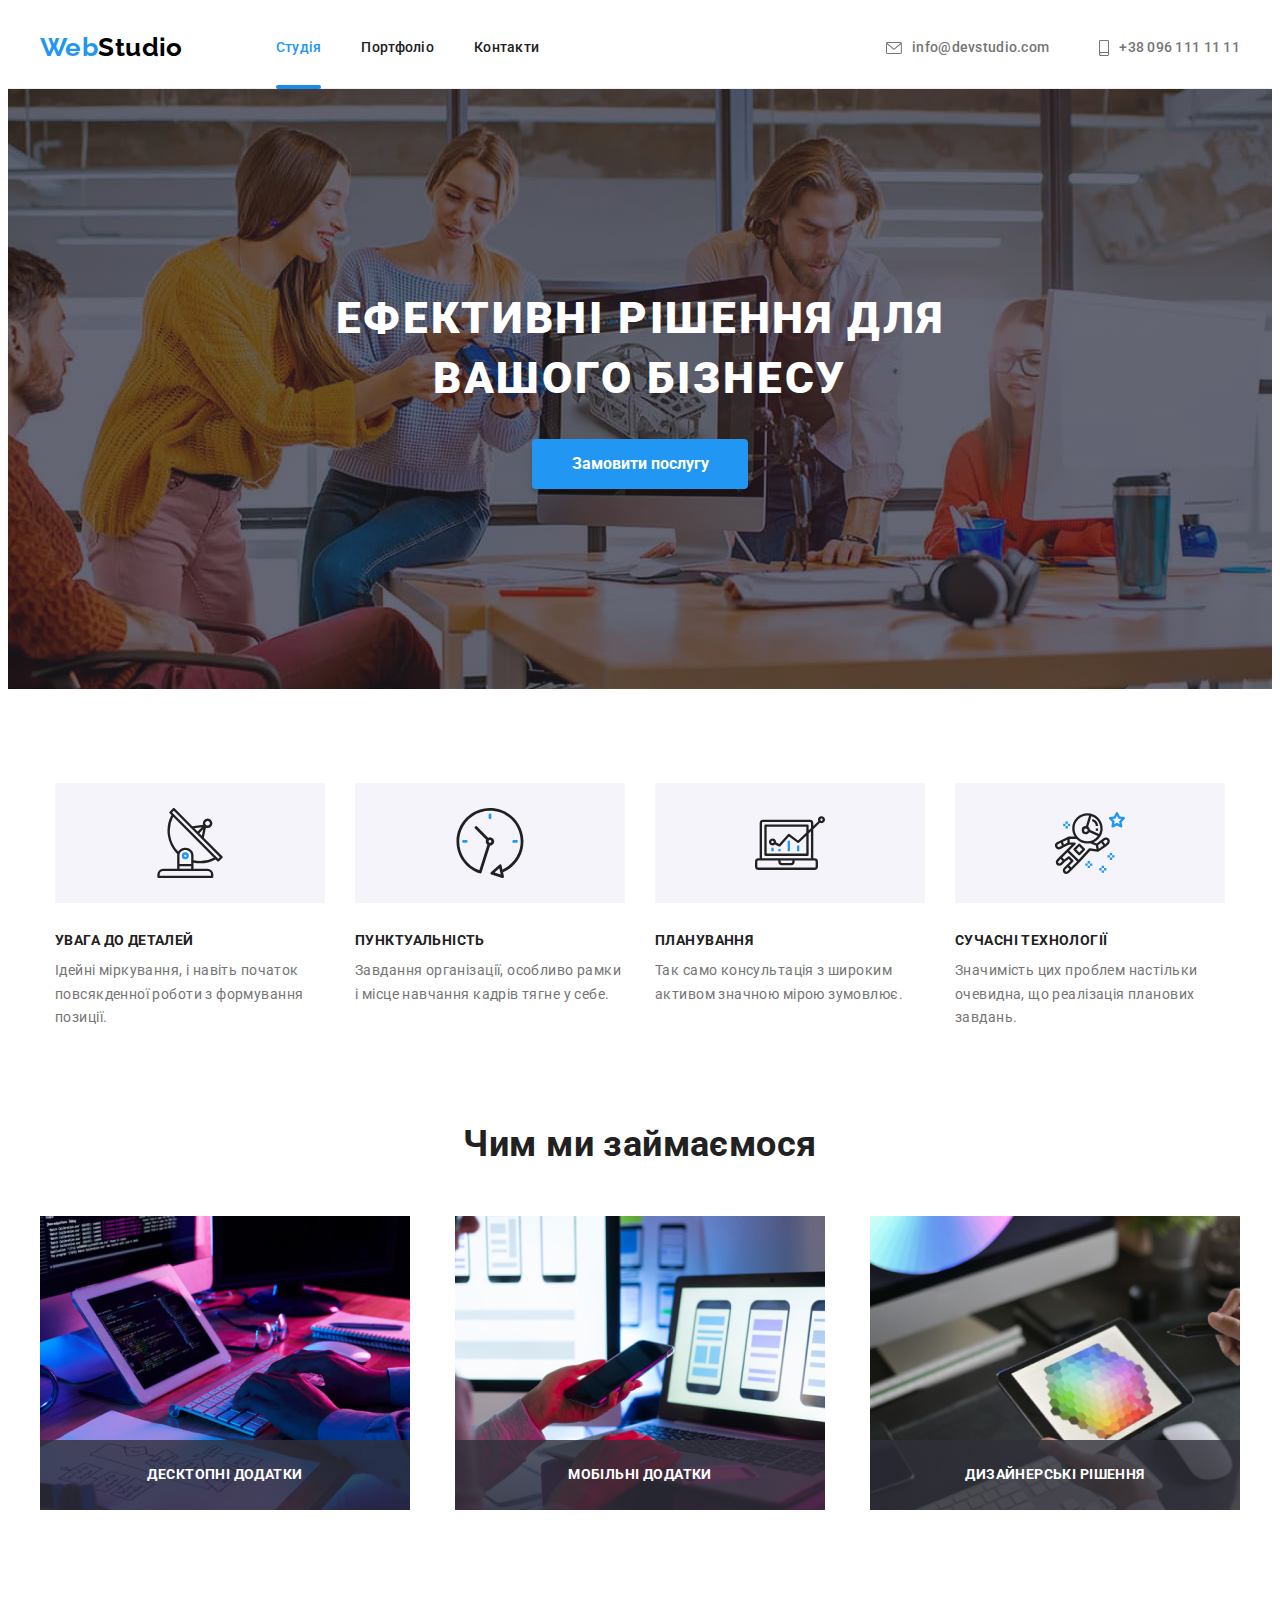
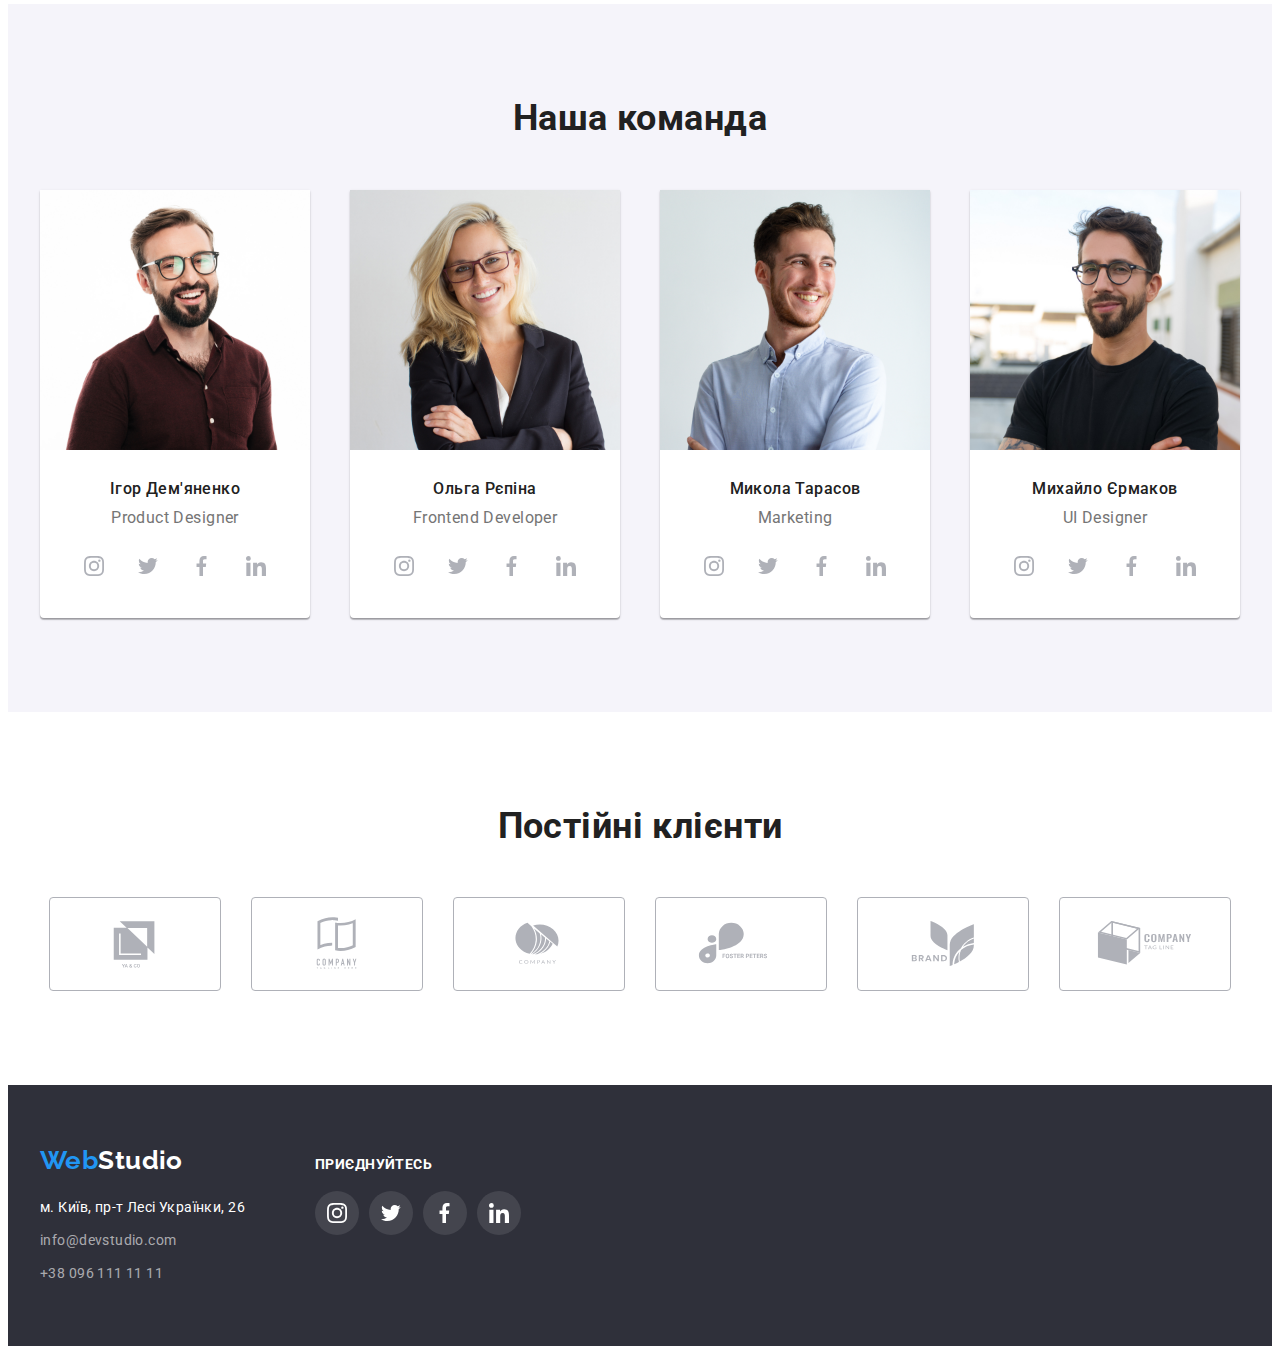
==== index.html @ 6ee5680d "Add files via upload" ====
<!DOCTYPE html>
<html lang="uk">

<head>
	<meta charset="UTF-8">
	<meta http-equiv="X-UA-Compatible" content="IE=edge">
	<meta name="viewport" content="width=device-width, initial-scale=1.0">
	<title>Студія</title>
	<link rel="preconnect" href="https://fonts.googleapis.com">
	<link rel="preconnect" href="https://fonts.gstatic.com" crossorigin>
	<link
		href="https://fonts.googleapis.com/css2?family=Raleway:wght@700&family=Roboto:wght@400;500;700;900&display=swap"
		rel="stylesheet">
	<link rel="stylesheet" href="https://cdnjs.cloudflare.com/ajax/libs/modern-normalize/1.1.0/modern-normalize.min.css"
		integrity="sha512-wpPYUAdjBVSE4KJnH1VR1HeZfpl1ub8YT/NKx4PuQ5NmX2tKuGu6U/JRp5y+Y8XG2tV+wKQpNHVUX03MfMFn9Q=="
		crossorigin="anonymous" referrerpolicy="no-referrer" />
	<link rel="stylesheet" href="./css/styles.css">
</head>

<body>
	<header class="header">
		<div class="container nav-container">
			<nav class="main-nav">
				<a class="logo" href="./index.html"><span class="text-logo">Web</span>Studio</a>
				<ul class="social-links">
					<li class="side-nav-item"><a href="./index.html" class="link current current-activ active">Студія</a></li>
					<li class="side-nav-item"><a href="./portfolio.html" class="link current-activ active">Портфоліо</a></li>
					<li class="side-nav-item"><a href="#" class="link active current-activ">Контакти</a></li>
				</ul>
			</nav>
			<ul class="contacts">
				<li class="side-nav-contact">
					<a href="mailto:info@devstudio.com" class="contact active" aria-labeledby="пошта"><svg class="icon-svg"
							width="16" height="12">
							<use href="./images/icons.svg#envelope"></use>
						</svg>info@devstudio.com</a>
				</li>
				<li class="side-nav-contact">
					<a href="tel:+380961111111" class="contact active" aria-labeledby="телефон"><svg class="icon-svg"
							width="10" height="16">
							<use href="./images/icons.svg#smartphone"></use>
						</svg>+38 096 111 11 11</a>
				</li>
			</ul>
		</div>
	</header>
	<main class="main">
		<section class="section hero">
			<div class="container-fluid">
				<div class="container">
					<div class="container-content">
						<h1 class="title-text">
							Ефективні рішення для вашого бізнесу
						</h1>
						<button type="button" class="button active main-btn" data-modal-open>Замовити послугу</button>
					</div>
				</div>
			</div>
		</section>
		<section class="section features">
			<div class="container">
				<h2 class="visually-hidden">Наші послуги</h2>
				<ul class="features-list">
					<li class="list">
						<div class="style-icons"><svg class="service-icons" width="70" height="70">
								<use href="./images/icons.svg#antenna"></use>
							</svg></div>
						<h3 class="features-title">УВАГА ДО ДЕТАЛЕЙ</h3>
						<p class="features-subtitle">Ідейні міркування, і навіть початок повсякденної роботи з формування
							позиції.</p>
					</li>
					<li class="list">
						<div class="style-icons"><svg class="service-icons" width="70" height="70">
								<use href="./images/icons.svg#clock"></use>
							</svg></div>
						<h3 class="features-title">ПУНКТУАЛЬНІСТЬ</h3>
						<p class="features-subtitle">Завдання організації, особливо рамки і місце навчання кадрів тягне у
							себе.
						</p>
					</li>
					<li class="list">
						<div class="style-icons"><svg class="service-icons" width="70" height="70">
								<use href="./images/icons.svg#diagram"></use>
							</svg></div>
						<h3 class="features-title">ПЛАНУВАННЯ</h3>
						<p class="features-subtitle">Так само консультація з широким активом значною мірою зумовлює.</p>
					</li>
					<li class="list">
						<div class="style-icons"><svg class="service-icons" width="70" height="70">
								<use href="./images/icons.svg#astronaut"></use>
							</svg></div>
						<h3 class="features-title">СУЧАСНІ ТЕХНОЛОГІЇ</h3>
						<p class="features-subtitle">Значимість цих проблем настільки очевидна, що реалізація планових
							завдань.
						</p>
					</li>
				</ul>
			</div>
		</section>
		<section class="section work-list">
			<div class="container">
				<h2 class="work-title title-head">Чим ми займаємося</h2>
				<ul class="work-list-colum">
					<li class="list">
						<div class="label"><img class="img-list" width="370" src="images/employment/box1.jpg"
								alt="працюючи за столом в офісі">
							<p class="labee-text">Десктопні додатки</p>
						</div>
					</li>
					<li class="list">
						<div class="label"><img class="img-list" width="370" src="images/employment/box2.jpg"
								alt="робочий інтерфейс мобільних телефонів">

							<p class="labee-text">Мобільні додатки</p>
						</div>
					</li>
					<li class="list">
						<div class="label"><img class="img-list" width="370" src="images/employment/box3.jpg"
								alt="робочий графічний планшет вибору кольору">
							<p class="labee-text">Дизайнерські рішення</p>
						</div>
					</li>
				</ul>
			</div>
		</section>
		<section class="section team-list">
			<div class="container">
				<h2 class="team-title title-head">Наша команда</h2>
				<ul class="team-card">
					<li class="team-card-list">
						<img class="img-list" width="270" src="images/team-card/card1.jpg" alt="Ігор Дем'яненко">
						<div class="card-content">
							<h3 class="team-subtitle">Ігор Дем'яненко</h3>
							<p class="team-card-indent">Product Designer</p>
							<ul class="social list">
								<li class="social-item"><a class="socials-link" href="#" target="_blank"
										rel="nofollow noopener noreferrer" aria-label="інстаграм"><svg class="social-icons"
											width="20" height="20">
											<use href="./images/icons.svg#instagram"></use>
										</svg></a></li>
								<li class="social-item"><a class="socials-link" href="#" target="_blank"
										rel="nofollow noopener noreferrer" aria-label="твітер"><svg class="social-icons"
											width="20" height="20">
											<use href="./images/icons.svg#twitter"></use>
										</svg></a></li>
								<li class="social-item"><a class="socials-link" href="#" target="_blank"
										rel="nofollow noopener noreferrer" aria-label="фейсбук"><svg class="social-icons"
											width="20" height="20">
											<use href="./images/icons.svg#facebook"></use>
										</svg></a></li>
								<li class="social-item"><a class="socials-link" href="#" target="_blank"
										rel="nofollow noopener noreferrer" aria-label="линкедин"><svg class="social-icons"
											width="20" height="20">
											<use href="./images/icons.svg#linkedin"></use>
										</svg></a></li>
							</ul>
						</div>

					</li>
					<li class="team-card-list">
						<img class="img-list" width="270" src="images/team-card/card2.jpg" alt="Ольга Рєпіна">
						<div class="card-content">
							<h3 class="team-subtitle">Ольга Рєпіна</h3>
							<p class="team-card-indent">Frontend Developer</p>
							<ul class="social list">
								<li class="social-item"><a class="socials-link" href="#" target="_blank"
										rel="nofollow noopener noreferrer" aria-label="інстаграм"><svg class="social-icons"
											width="20" height="20">
											<use href="./images/icons.svg#instagram"></use>
										</svg></a></li>
								<li class="social-item"><a class="socials-link" href="#" target="_blank"
										rel="nofollow noopener noreferrer" aria-label="твітер"><svg class="social-icons"
											width="20" height="20">
											<use href="./images/icons.svg#twitter"></use>
										</svg></a></li>
								<li class="social-item"><a class="socials-link" href="#" target="_blank"
										rel="nofollow noopener noreferrer" aria-label="фейсбук"><svg class="social-icons"
											width="20" height="20">
											<use href="./images/icons.svg#facebook"></use>
										</svg></a></li>
								<li class="social-item"><a class="socials-link" href="#" target="_blank"
										rel="nofollow noopener noreferrer" aria-label="линкедин"><svg class="social-icons"
											width="20" height="20">
											<use href="./images/icons.svg#linkedin"></use>
										</svg></a></li>
							</ul>
						</div>

					</li>
					<li class="team-card-list">
						<img class="img-list" width="270" src="images/team-card/card3.jpg" alt="Микола Тарасов">
						<div class="card-content">
							<h3 class="team-subtitle">Микола Тарасов</h3>
							<p class="team-card-indent">Marketing</p>
							<ul class="social list">
								<li class="social-item"><a class="socials-link" href="#" target="_blank"
										rel="nofollow noopener noreferrer" aria-label="інстаграм"><svg class="social-icons"
											width="20" height="20">
											<use href="./images/icons.svg#instagram"></use>
										</svg></a></li>
								<li class="social-item"><a class="socials-link" href="#" target="_blank"
										rel="nofollow noopener noreferrer" aria-label="твітер"><svg class="social-icons"
											width="20" height="20">
											<use href="./images/icons.svg#twitter"></use>
										</svg></a></li>
								<li class="social-item"><a class="socials-link" href="#" target="_blank"
										rel="nofollow noopener noreferrer" aria-label="фейсбук"><svg class="social-icons"
											width="20" height="20">
											<use href="./images/icons.svg#facebook"></use>
										</svg></a></li>
								<li class="social-item"><a class="socials-link" href="#" target="_blank"
										rel="nofollow noopener noreferrer" aria-label="линкедин"><svg class="social-icons"
											width="20" height="20">
											<use href="./images/icons.svg#linkedin"></use>
										</svg></a></li>
							</ul>
						</div>

					</li>
					<li class="team-card-list">
						<img class="img-list" width="270" src="images/team-card/card4.jpg" alt="Михайло Єрмаков">
						<div class="card-content">
							<h3 class="team-subtitle">Михайло Єрмаков</h3>
							<p class="team-card-indent">UI Designer</p>
							<ul class="social list">
								<li class="social-item"><a class="socials-link" href="#" target="_blank"
										rel="nofollow noopener noreferrer" aria-label="інстаграм"><svg class="social-icons"
											width="20" height="20">
											<use href="./images/icons.svg#instagram"></use>
										</svg></a></li>
								<li class="social-item"><a class="socials-link" href="#" target="_blank"
										rel="nofollow noopener noreferrer" aria-label="твітер"><svg class="social-icons"
											width="20" height="20">
											<use href="./images/icons.svg#twitter"></use>
										</svg></a></li>
								<li class="social-item"><a class="socials-link" href="#" target="_blank"
										rel="nofollow noopener noreferrer" aria-label="фейсбук"><svg class="social-icons"
											width="20" height="20">
											<use href="./images/icons.svg#facebook"></use>
										</svg></a></li>
								<li class="social-item"><a class="socials-link" href="#" target="_blank"
										rel="nofollow noopener noreferrer" aria-label="линкедин"><svg class="social-icons"
											width="20" height="20">
											<use href="./images/icons.svg#linkedin"></use>
										</svg></a></li>
							</ul>
						</div>
					</li>
				</ul>
			</div>
		</section>
		<section class="section clients">
			<div class="container">
				<h2 class="title-head">Постійні клієнти
				</h2>
				<ul class="client">
					<li class="client-list"><a href="#" target="_blank" class="client-icon"
							rel="nofollow noopener noreferrer" aria-label="логотип компанії"><svg class="client-item"
								width="106" height="60">
								<use href="./images/icons.svg#client1"></use>
							</svg></a></li>
					<li class="client-list"><a href="#" target="_blank" class="client-icon"
							rel="nofollow noopener noreferrer" aria-label="логотип компанії"><svg class="client-item"
								width="106" height="60">
								<use href="./images/icons.svg#client2"></use>
							</svg></a></li>
					<li class="client-list"><a href="#" target="_blank" class="client-icon"
							rel="nofollow noopener noreferrer" aria-label="логотип компанії"><svg class="client-item"
								width="106" height="60">
								<use href="./images/icons.svg#client3"></use>
							</svg></a></li>
					<li class="client-list"><a href="#" target="_blank" class="client-icon"
							rel="nofollow noopener noreferrer" aria-label="логотип компанії"><svg class="client-item"
								width="106" height="60">
								<use href="./images/icons.svg#client4"></use>
							</svg></a></li>
					<li class="client-list"><a href="#" target="_blank" class="client-icon"
							rel="nofollow noopener noreferrer" aria-label="логотип компанії"><svg class="client-item"
								width="106" height="60">
								<use href="./images/icons.svg#client5"></use>
							</svg></a></li>
					<li class="client-list"><a href="#" target="_blank" class="client-icon"
							rel="nofollow noopener noreferrer" aria-label="логотип компанії"><svg class="client-item"
								width="106" height="60">
								<use href="./images/icons.svg#client6"></use>
							</svg></a></li>
				</ul>
			</div>
		</section>
	</main>
	<footer class="footer-list">
		<div class="container footer-container">
			<div class="footer-content-container">
				<a class="logo address-logo" href="./index.html"><span class="text-logo">Web</span>Studio</a>
				<address class="address-list">
					<ul class="addres-list-colum">
						<li class="list"><a href="https://goo.gl/maps/TS7uWYY3xtXyC8b88" class="address-map active">м. Київ,
								пр-т
								Лесі
								Українки,
								26</a>
						</li>
						<li class="list"><a href="mailto:info@devstudio.com"
								class="footer-contact active">info@devstudio.com</a>
						</li>
						<li class="list"><a href="tel:+380961111111" class="footer-contact active">+38 096 111 11 11</a></li>
					</ul>
				</address>
			</div>
			<div class="join">
				<p class="join-text">приєднуйтесь</p>
				<ul class="join-list">
					<li class="join-item"><a href="#" class="join-icon" rel="nofollow noopener noreferrer"
							aria-label="інстаграм"><svg class="linc-icon" width="20" height="20">
								<use href="./images/icons.svg#instagram"></use>
							</svg></a></li>
					<li class="join-item"><a href="#" class="join-icon" rel="nofollow noopener noreferrer"
							aria-label="твітер"><svg class="linc-icon" width="20" height="20">
								<use href="./images/icons.svg#twitter"></use>
							</svg></a></li>
					<li class="join-item"><a href="#" class="join-icon" rel="nofollow noopener noreferrer"
							aria-label="фейсбук"><svg class="linc-icon" width="20" height="20">
								<use href="./images/icons.svg#facebook"></use>
							</svg></a></li>
					<li class="join-item"><a href="#" class="join-icon" rel="nofollow noopener noreferrer"
							aria-label="линкедин"><svg class="linc-icon" width="20" height="20">
								<use href="./images/icons.svg#linkedin"></use>
							</svg></a></li>
				</ul>
			</div>
		</div>
	</footer>
	<div class="backdrop is-hidden" data-modal>
		<div class="modal">
			<button class="close-btn" type="button" data-modal-close><svg class="close-btn-icon" width="18" height="18">
					<use href="./images/icons.svg#icon-close"></use>
				</svg></button>
		</div>
	</div>

	<script src="./js/modal.js"></script>
</body>

</html>
---- css/styles.css ----
:root {
	--primary-text-color: #757575;
	--title-text-color: #212121;
	--accent-color: #2196F3;
	--accent-colot-hero: #188CE8;
	--background-color: #F5F5F5;
	--background-team-color: #F5F4FA;
	--background-services-color: #F5F4FA;
	--footer-background-color: #2F303A;
	--contact-color: #757575;
	--white-color: #ffffff;
	--footer-contact-color: rgba(255, 255, 255, 0.6);
	--logo-color-black: #000000;
	--border-card: 1px solid #EEEEEE;
	--fill-color: #AFB1B8;
	--footer-bg-svg-color: rgba(255, 255, 255, 0.1);
	--transition-ms-cubic: 250ms cubic-bezier(0.4, 0, 0.2, 1);
}
body {
	font-family: 'Roboto', sans-serif;
	color: var(--primary-text-color);
	background-color: var(--white-color);
	font-size: 14px;
	letter-spacing: 0.03em;
}


h1,
h2,
h3,
h4,
h5,
h6,
p {
	margin: 0;
	padding: 0;
}

ul {
	list-style: none;
	padding: 0;
	margin: 0;
}

img {
	display: block;
}


/* section-container */
.container {
	width: 1200px;
	padding: 0 15px;
	margin: 0 auto;
	align-items: center;
}

.section {
	padding: 94px 0;
}

/* hover focus */

.active {
	border-radius: 4px;
	color: var(--title-text-color);


	transition: background-color var(--transition-ms-cubic),
		color var(--transition-ms-cubic);
}

.active:focus,
.active:hover {
	color: var(--accent-color);
}

.hero .button:focus,
.hero .button:hover {
	background-color: var(--accent-colot-hero);
}

.button {
	font-family: inherit;
	border: none;
	cursor: pointer;
	display: inline-block;

	transition: background-color var(--transition-ms-cubic);
}

.button:hover,
.button:focus {
	background: var(--accent-color);
	color: var(--white-color);
}


.search-form .active:hover,
.search-form .active:focus {
	box-shadow: 0px 3px 1px rgba(0, 0, 0, 0.1), 0px 1px 2px rgba(0, 0, 0, 0.08), 0px 2px 2px rgba(0, 0, 0, 0.12);
}

/* visually-hidden */
.visually-hidden {
	position: absolute;
	width: 1px;
	height: 1px;
	margin: -1px;
	border: 0;
	padding: 0;
	clip: rect(0 0 0 0);
	overflow: hidden;
}

/* Header */
.icon-svg {
	margin-right: 10px;
	fill: currentColor;
}

.header {
	border-bottom: var(--border-card);
}

.current::after {
	position: absolute;
	bottom: 0;
	left: 0;
	content: "";
	display: block;
	width: 100%;
	height: 4px;
	margin-bottom: -1px;

	border-radius: 2px;
	background-color: var(--accent-colot-hero);
}

.current-activ::before {
	content: "";
	position: absolute;
	bottom: 0;
	left: 0;
	display: block;
	width: 100%;
	height: 4px;
	background-color: var(--accent-colot-hero);

	margin-bottom: -1px;
	border-radius: 2px;

	transform: scale(0);
	transition: transform var(--transition-ms-cubic);
}

.current-activ:hover::before,
.current-activ:focus::before {
	transform: scale(1);
}


/* Nav */
.logo {
	color: var(--logo-color-black);
	font-family: 'Raleway', sans-serif;
	font-weight: 700;
	font-size: 26px;
	line-height: 1.19;
	text-decoration: none;
	display: flex;
	align-items: center;
	padding-top: 24px;
	padding-bottom: 25px;
}

.main-nav {
	display: flex;
}

.nav-container {
	display: flex;
	align-items: center;
}

.link {
	padding-top: 32px;
	padding-bottom: 32px;
	display: block;

	color: var(--title-text-color);
	text-decoration: none;

}

.social-links .link.current {
	color: var(--accent-color);
}

.address-logo {
	color: var(--white-color);
	margin-bottom: 20px;
	display: block;
	padding: 0;

}

.text-logo {
	color: var(--accent-color);
}

.social-links {
	font-weight: 500;
	line-height: 1.14;
	letter-spacing: 0.02em;
	list-style: none;
	display: flex;
	margin-left: 93px;
}

.side-nav-item {
	position: relative;
}

.social-links .side-nav-item:not(:last-child) {
	margin-right: 40px;
}

.contacts .side-nav-contact:not(:last-child) {
	margin-right: 50px;
}

.side-nav-contact {
	display: flex;
	align-items: center;
	align-items: baseline;

}

.contacts {
	list-style: none;
	display: flex;
	margin-left: auto;
}

.contact {
	font-weight: 500;
	line-height: 1.14;
	letter-spacing: 0.02em;
	color: var(--contact-color);
	text-decoration: none;
	align-items: center;
	display: flex;
}

/* Main */
.main-btn {
	width: 216px;
	height: 50px;
	min-width: 216px;
	padding: 0;
	margin: auto;
	justify-content: center;
	display: flex;
	align-items: center;
}

.title-text {
	font-weight: 900;
	font-size: 44px;
	line-height: 1.36;
	letter-spacing: 0.06em;
	text-transform: uppercase;
	color: var(--white-color);
	margin-bottom: 30px;
	max-width: 696px;
	margin: 0 auto 30px;
}

.hero {
	text-align: center;
	padding-top: 200px;
	padding-bottom: 200px;
	margin: auto;
	max-height: 600px;
	max-width: 1600px;

	background-color: var(--footer-background-color);

	justify-content: center;
	align-items: center;
	display: flex;
	background-repeat: no-repeat;
	background-position: center;
	background-size: cover;

	background-image: linear-gradient(rgba(47, 48, 58, 0.4), rgba(47, 48, 58, 0.4)), url(../images/hero/hero.jpg);

}


.container-content {
	justify-content: center;
	align-items: center;

}


.hero .button {
	font-weight: 700;
	font-size: 16px;
	line-height: 1.88;
	box-shadow: 0px 4px 4px rgba(0, 0, 0, 0.15);
	border-radius: 4px;
	text-decoration: none;
	background-color: var(--accent-color);
	color: var(--white-color);
}



/* Section Features */
.style-icons {
	width: 270px;
	height: 120px;
	margin-bottom: 30px;
	background-color: var(--background-services-color);
}

.style-icons {
	display: flex;
	align-items: center;
	justify-content: center;
}

.features-list {
	list-style: none;
	display: flex;
	justify-content: center;
}

.features-list .list {
	max-width: 270px;

}


.features-list .list:not(:last-child) {
	margin-right: 30px;
}

.features-title {
	font-weight: 700;
	line-height: 1.14;
	font-size: 14px;
	text-transform: uppercase;
	color: var(--title-text-color);
	margin-bottom: 10px;

}


.features-subtitle {
	line-height: 1.71;
	padding: 0;
}

/* work-list  team-list */
.socials-link {
	display: flex;
	align-items: center;
	justify-content: center;
	width: 44px;
	height: 44px;
	border-radius: 50%;

	color: var(--fill-color);
	background-color: var(--white-color);

	transition: background-color var(--transition-ms-cubic);
}

.social-icons {
	fill: currentColor;
}

.socials-link:hover,
.socials-link:focus {
	color: var(--white-color);
	background-color: var(--accent-color);

}

.label {
	position: relative;
}

.social {
	gap: 10px;
	display: flex;
	text-align: center;
	justify-content: center;
}

.work-list {
	padding-top: 0;
}

.work-list-colum {
	list-style: none;
	display: flex;
	justify-content: space-between;
}


.work-list-colum .img-list {
	display: block;
}



.labee-text {
	position: absolute;
	bottom: 0;
	left: 0;
	width: 100%;
	height: 70px;
	display: block;

	display: flex;
	align-items: center;
	justify-content: center;

	font-weight: 700;
	font-size: 14px;
	line-height: 1.14;
	text-transform: uppercase;
	letter-spacing: 0.03em;
	color: var(--white-color);
	background-color: rgba(47, 48, 58, 0.8);
}


.title-head {
	text-align: center;
	font-weight: 700;
	font-size: 36px;
	line-height: 1.16;
	color: var(--title-text-color);
	margin-bottom: 50px;
}

/* clients */
.client {
	display: flex;
	text-align: center;
	justify-content: center;
	align-items: center;
	gap: 30px;

}


.client-icon {
	display: flex;
	width: 170px;
	height: 92px;
	justify-content: center;
	align-items: center;

	border: 1px solid #AFB1B8;
	border-radius: 4px;
	color: var(--fill-color);

	transition: background-color var(--transition-ms-cubic),
		color var(--transition-ms-cubic);
}

.client-item {
	fill: currentColor;
}

.client-icon:hover,
.client-icon:focus {
	border-color: var(--accent-color);
	color: var(--accent-color);
}




/* team-list */
.team-card-list .img-list {
	display: block;
}

.team-card {
	display: flex;
	justify-content: space-between;
	flex-wrap: wrap;
}

.team-list {
	background: var(--background-team-color);
}

.team-card-list {
	min-height: 368px;
	min-width: 270px;

	background: var(--white-color);
	box-shadow: 0px 1px 3px rgba(0, 0, 0, 0.12), 0px 1px 1px rgba(0, 0, 0, 0.14), 0px 2px 1px rgba(0, 0, 0, 0.2);
	border-radius: 0px 0px 4px 4px;
	list-style: none;
}

.list-info {
	padding-bottom: 30px;
	display: block;
	text-align: center;


}

.card-content {
	padding-top: 30px;
	margin-bottom: 30px;
}


.team-subtitle {
	font-weight: 500;
	font-size: 16px;
	line-height: 1.18;
	text-align: center;
	color: var(--title-text-color);
	margin-bottom: 10px;
}

.team-card-indent {
	font-size: 16px;
	line-height: 1.18;
	text-align: center;
	color: var(--primary-text-color);
	margin-bottom: 16px;
}

/* Footer */
.footer-container {
	display: flex;
	align-items: baseline;
}

.addres-list-colum {
	list-style: none;
	display: block;
}

.footer-list {
	max-width: 1600px;
	margin: auto;
	padding-top: 60px;
	padding-bottom: 60px;
	display: flex;
	background-color: var(--footer-background-color);
}


.addres-list-colum .list:not(:last-child) {
	padding-bottom: 9px;
}

.footer-content-container {
	margin-right: 70px;
}

.address-list {
	font-style: normal;
	max-width: 231px;
}

.address-map {
	line-height: 1.71;
	color: var(--white-color);
	text-decoration: none;
}

.footer-contact {
	line-height: 1.71;
	text-decoration: none;
	color: var(--footer-contact-color);
	text-decoration: none;
}

.join-text {
	font-weight: 700;
	font-size: 14px;
	line-height: 0.87;
	text-transform: uppercase;
	color: var(--white-color);
	margin-bottom: 20px;
}

.join-list {
	display: flex;
	gap: 10px;
}

.join-icon {
	display: flex;
	width: 44px;
	height: 44px;
	border-radius: 50%;
	justify-content: center;
	align-items: center;
	background-color: var(--footer-bg-svg-color);
	color: var(--white-color);

	transition: background-color var(--transition-ms-cubic);
}

.join-icon:hover,
.join-icon:focus {
	background-color: var(--accent-color);
}




.linc-icon {
	fill: currentColor;
}

/* portfolio */

/* link-stile */
.post-content-link {
	text-decoration: none;
	display: block;

	transition: box-shadow var(--transition-ms-cubic);
}

.post-content-link:hover,
.post-content-link:focus {
	box-shadow: 0px 1px 1px rgba(0, 0, 0, 0.12),
		0px 4px 4px rgba(0, 0, 0, 0.06),
		1px 4px 6px rgba(0, 0, 0, 0.16);
}


.post-content-link .post-title {
	color: var(--primary-text-color);
}

/* search */
.search-form {
	font-weight: 500;
	font-size: 16px;
	line-height: 1.62;
	list-style: none;
	text-align: center;
	display: flex;
	justify-content: center;
	margin-bottom: 50px;
}

.search-form .search-btn:not(:last-child) {
	margin-right: 8px;
}

.search-form .button {
	font-weight: 500;
	font-size: 16px;
	line-height: 1.62;

	padding-top: 6px;
	padding-bottom: 6px;
	padding-left: 22px;
	padding-right: 22px;

	transition: background-color var(--transition-ms-cubic),
		box-shadow var(--transition-ms-cubic);
}


.search-btn {
	text-align: center;
}


/* contents */


.contents {
	display: flex;
	flex-wrap: wrap;
	gap: 30px;
}


.content-title {
	padding: 20px 24px;
	border-right: var(--border-card);
	border-left: var(--border-card);
	border-bottom: var(--border-card);
}


.post-content {
	background-color: var(--white-color);
	list-style: none;
	flex-basis: calc((100% - 30px * 2) / 3);

}

.post-subtitle {
	font-weight: 700;
	font-size: 18px;
	line-height: 2;

	letter-spacing: 0.06em;
	margin-bottom: 4px;
	color: var(--title-text-color);
}

.post-title {
	font-size: 16px;
	line-height: 1.88;
}


.overlay {
	position: relative;
	display: flex;
	justify-content: center;
	align-items: center;
	overflow: hidden;

}

.overlay::before {
	content: "";
	display: block;
	width: 100%;
	height: 100%;
	position: absolute;
	background-color: rgba(33, 150, 243, 0.9);


	transition: transform var(--transition-ms-cubic);
	transform: translateY(101%);
}

.content-overlay {
	position: absolute;
}

.overlay-text {
	font-weight: 400;
	font-size: 18px;
	line-height: 1.56;
	color: var(--white-color);
	letter-spacing: 0.03em;
	width: 322px;


	transition: var(--transition-ms-cubic);
	transform: translateY(230px);
}

.overlay:focus::before,
.overlay:hover::before {

	transform: translateY(0);
}

.overlay:focus .overlay-text,
.overlay:hover .overlay-text {

	transform: translateY(0);
}

/*========================*/
/*======Modal window======*/
/*========================*/

.backdrop {
	position: fixed;
	top: 0;
	left: 0;

	width: 100%;
	height: 100%;

	background-color: rgba(0, 0, 0, 0.2);

	transition: opacity var(--transition-ms-cubic),
		visibility var(--transition-ms-cubic);

}

.backdrop.is-hidden {
	opacity: 0;
	visibility: hidden;
	pointer-events: none;
}

.modal {
	position: absolute;
	top: 50%;
	left: 50%;
	transform: translate(-50%, -50%);

	height: 581px;
	width: 528px;

	border-radius: 4px;
	box-shadow: 0px 1px 3px rgba(0, 0, 0, 0.12), 0px 1px 1px rgba(0, 0, 0, 0.14), 0px 2px 1px rgba(0, 0, 0, 0.2);
	background-color: var(--white-color);
}

.close-btn {
	position: absolute;
	top: 8px;
	right: 8px;

	display: flex;
	align-items: center;
	justify-content: center;

	width: 30px;
	height: 30px;
	padding: 0;

	border-radius: 50%;
	border: 1px solid rgba(0, 0, 0, 0.1);

	background-color: transparent;
	cursor: pointer;
}
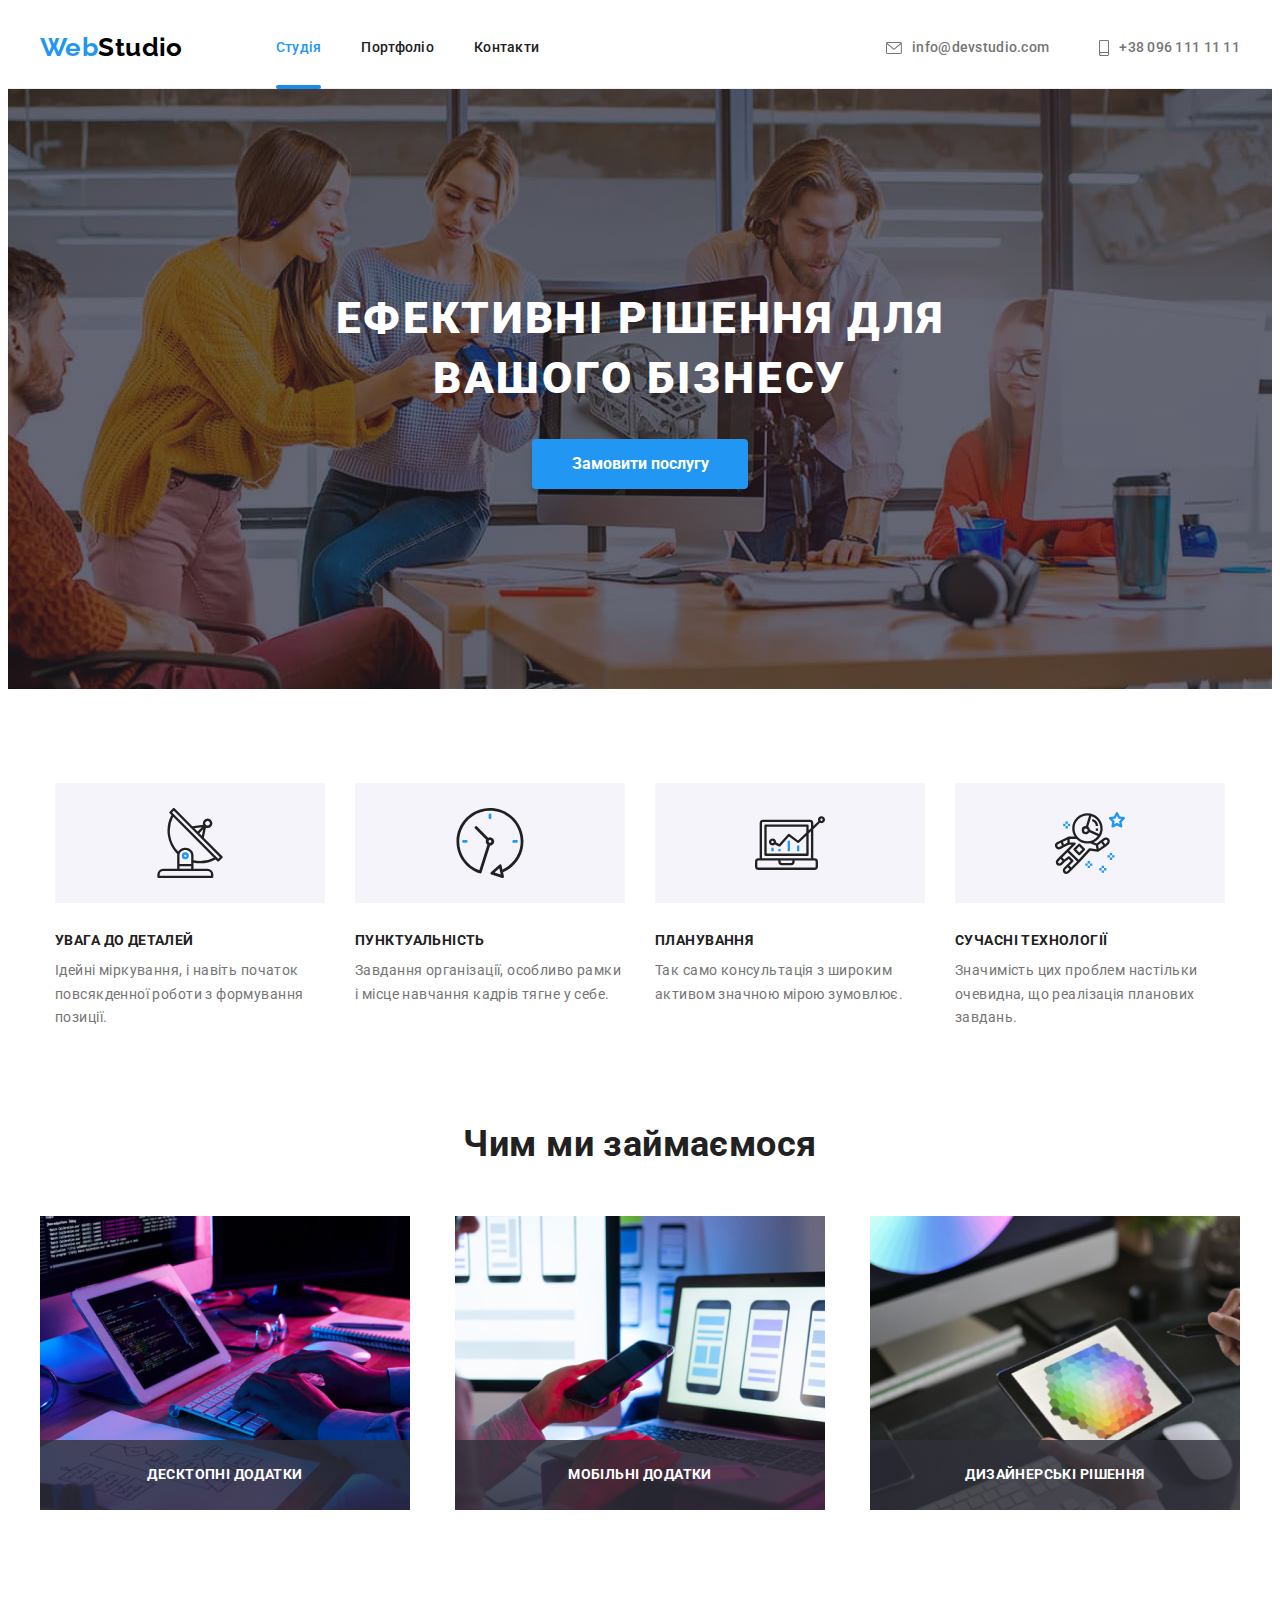
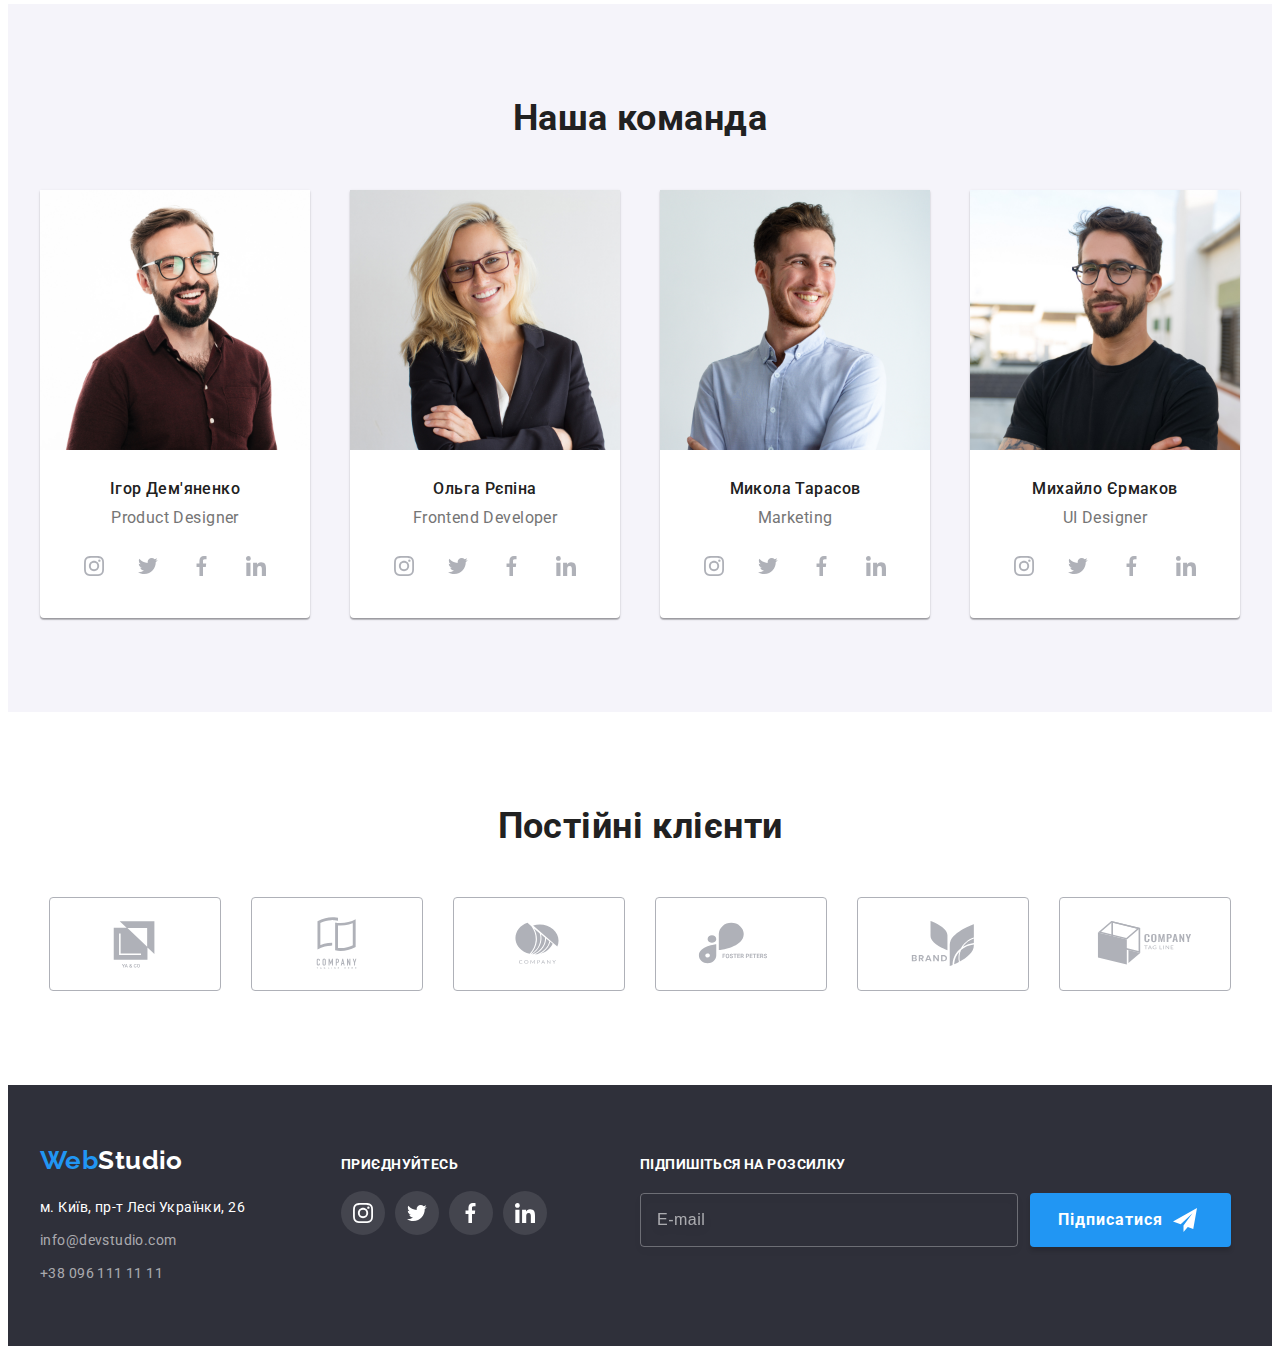
==== commit 219e40d1: "додав стилей та зробив модальне вікно" ====
--- a/index.html
+++ b/index.html
@@ -23,7 +23,8 @@
 			<nav class="main-nav">
 				<a class="logo" href="./index.html"><span class="text-logo">Web</span>Studio</a>
 				<ul class="social-links">
-					<li class="side-nav-item"><a href="./index.html" class="link current current-activ active">Студія</a></li>
+					<li class="side-nav-item"><a href="./index.html" class="link current current-activ active">Студія</a>
+					</li>
 					<li class="side-nav-item"><a href="./portfolio.html" class="link current-activ active">Портфоліо</a></li>
 					<li class="side-nav-item"><a href="#" class="link active current-activ">Контакти</a></li>
 				</ul>
@@ -328,17 +329,83 @@
 							</svg></a></li>
 				</ul>
 			</div>
+			<div class="footer-mail">
+				<p class="email-title">Підпишіться на розсилку</p>
+				<form class="email-form">
+					<label>
+						<input class="footer-input" type="email" name="footer-email" placeholder="E-mail">
+					</label>
+					<button class="email-btn" type="submit">
+						Підписатися <svg class="email-icon" width="24" height="24">
+							<use href="./images/icons.svg#icon-send"></use>
+						</svg></button>
+				</form>
+			</div>
 		</div>
 	</footer>
 	<div class="backdrop is-hidden" data-modal>
 		<div class="modal">
 			<button class="close-btn" type="button" data-modal-close><svg class="close-btn-icon" width="18" height="18">
 					<use href="./images/icons.svg#icon-close"></use>
-				</svg></button>
+				</svg>
+			</button>
+			<p class="modal-title">Залиште свої дані, ми вам передзвонимо</p>
+			<form class="madal-form">
+				<div class="form-group">
+					<label class="form-fild">
+						<span class="form-label">Ім'я</span>
+						<input class="form-iput" type="text" name="user-name">
+						<svg class="form-icon" width="12" height="12">
+							<use href="./images/icons.svg#form-user"></use>
+						</svg>
+					</label>
+					<label class="form-fild">
+						<span class="form-label">Телефон</span>
+						<input class="form-iput" type="text" name="mobil-tel">
+						<svg class="form-icon" width="13" height="13">
+							<use href="./images/icons.svg#form-phone"></use>
+						</svg>
+					</label>
+					<label class="form-fild">
+						<span class="form-label">Пошта</span>
+						<input class="form-iput" type="text" name="mail-modal">
+						<svg class="form-icon" width="15" height="12">
+							<use href="./images/icons.svg#form-mail"></use>
+						</svg>
+					</label>
+					<label class="form-fild fild">
+						<span class="form-label">Коментар</span>
+						<textarea class="form-massage" name="comment" rows="10" placeholder="Введіть текст"></textarea>
+					</label>
+					<div class="group">
+						<label class="form-agreement">
+							<input class="form-chekbox" type="checkbox" name="agreement-chekbox" visually-hidden name="policies">
+							<svg class="form-checkbox-icon" width="16" height="15">
+								<use class="unchecked" href="./images/icons.svg#form-unchecked"></use>
+								<use class="checked" href="./images/icons.svg#form-check"></use>
+							</svg>
+							<span class="form-agreement-text">Погоджуюся з розсилкою та приймаю <a class="form-agreement-link"
+									href="">Умови договору</a></span>
+						</label>
+						<button class="form-btn" type="submit">Відправити</button>
+					</div>
+				</div>
+			</form>
 		</div>
 	</div>
 
 	<script src="./js/modal.js"></script>
 </body>
 
-</html>+</html>
+
+
+
+
+<!-- <div class="form-group">
+	<label>
+		<input type="checkbox" name="">
+		<span>Погоджуюся з розсилкою та приймаю <a href="">Умови договору</a></span>
+	</label>
+	<button class="form-btn" type="submit">Відправити</button>
+</div> -->--- a/css/styles.css
+++ b/css/styles.css
@@ -16,6 +16,7 @@
 	--footer-bg-svg-color: rgba(255, 255, 255, 0.1);
 	--transition-ms-cubic: 250ms cubic-bezier(0.4, 0, 0.2, 1);
 }
+
 body {
 	font-family: 'Roboto', sans-serif;
 	color: var(--primary-text-color);
@@ -45,6 +46,10 @@
 img {
 	display: block;
 }
+
+/* input:focus-visible {
+	outline: none;
+} */
 
 
 /* section-container */
@@ -552,6 +557,7 @@
 }
 
 .addres-list-colum {
+	width: 231px;
 	list-style: none;
 	display: block;
 }
@@ -619,16 +625,108 @@
 	transition: background-color var(--transition-ms-cubic);
 }
 
-.join-icon:hover,
-.join-icon:focus {
+.join-icon:focus,
+.join-icon:hover {
 	background-color: var(--accent-color);
 }
-
-
-
 
 .linc-icon {
 	fill: currentColor;
+}
+
+.email-form {
+	display: flex;
+}
+
+.email-title {
+	margin-bottom: 20px;
+
+	font-weight: 700;
+	font-size: 14px;
+	line-height: 1.14;
+	text-transform: uppercase;
+	color: var(--white-color);
+}
+
+.footer-mail {
+	display: block;
+	align-items: center;
+	margin-left: 93px;
+	justify-content: center;
+}
+
+.footer-input {
+	margin-right: 12px;
+	padding-left: 16px;
+	width: 358px;
+	height: 50px;
+
+	font-weight: 400;
+	font-size: 16px;
+	line-height: 1.25;
+
+	align-items: center;
+
+	outline: transparent;
+	border: 1px solid rgba(255, 255, 255, 0.3);
+	filter: drop-shadow(0px 4px 4px rgba(0, 0, 0, 0.15));
+	border-radius: 4px;
+	background-color: transparent;
+	color: var(--white-color);
+	transition: var(--transition-ms-cubic);
+}
+
+.footer-input:focus,
+.footer-input:not(:placeholder-shown) {
+	border-color: var(--accent-color);
+}
+
+.footer-input::placeholder {
+	display: block;
+	font-weight: 400;
+	font-size: 16px;
+	line-height: 1.25;
+
+	align-items: center;
+
+	color: rgba(255, 255, 255, 0.6);
+}
+
+.email-btn {
+	display: block;
+
+	font-family: inherit;
+	font-weight: 700;
+	font-size: 16px;
+	line-height: 1.88;
+
+	align-items: center;
+	text-align: center;
+	letter-spacing: 0.06em;
+
+	display: flex;
+	padding-left: 28px;
+	padding-bottom: 10px;
+	padding-top: 10px;
+
+	background-color: var(--accent-color);
+	box-shadow: 0px 4px 4px rgba(0, 0, 0, 0.15);
+	border-radius: 4px;
+	border: none;
+	color: var(--white-color);
+	cursor: pointer;
+	transition: var(--transition-ms-cubic);
+}
+
+.email-icon {
+	margin-left: 10px;
+	margin-right: 28px;
+	fill: var(--white-color);
+}
+
+.email-btn:hover,
+.email-btn:focus {
+	background-color: var(--accent-colot-hero);
 }
 
 /* portfolio */
@@ -781,9 +879,107 @@
 	transform: translateY(0);
 }
 
+
+.email-form {
+	display: flex;
+}
+
+.email-title {
+	margin-bottom: 20px;
+
+	font-weight: 700;
+	font-size: 14px;
+	line-height: 1.14;
+	text-transform: uppercase;
+	color: var(--white-color);
+}
+
+.footer-mail {
+	display: block;
+	align-items: center;
+	margin-left: 93px;
+	justify-content: center;
+}
+
+.footer-input {
+	margin-right: 12px;
+	padding-left: 16px;
+	width: 358px;
+	height: 50px;
+
+	font-weight: 400;
+	font-size: 16px;
+	line-height: 1.25;
+
+	align-items: center;
+	letter-spacing: 0.03em;
+
+	outline: transparent;
+	border: 1px solid rgba(255, 255, 255, 0.3);
+	filter: drop-shadow(0px 4px 4px rgba(0, 0, 0, 0.15));
+	border-radius: 4px;
+	background-color: transparent;
+	color: var(--white-color);
+	transition: var(--transition-ms-cubic);
+}
+
+.footer-input:focus,
+.footer-input:not(:placeholder-shown) {
+	border-color: var(--accent-color);
+}
+
+.footer-input::placeholder {
+	display: block;
+	font-weight: 400;
+	font-size: 16px;
+	line-height: 1.25;
+
+	align-items: center;
+	letter-spacing: 0.03em;
+
+	color: rgba(255, 255, 255, 0.6);
+}
+
+.email-btn {
+	display: block;
+
+	font-weight: 700;
+	font-size: 16px;
+	line-height: 1.88;
+
+	align-items: center;
+	text-align: center;
+	letter-spacing: 0.06em;
+
+	display: flex;
+	padding-left: 28px;
+	padding-bottom: 10px;
+	padding-top: 10px;
+
+	background-color: var(--accent-color);
+	box-shadow: 0px 4px 4px rgba(0, 0, 0, 0.15);
+	border-radius: 4px;
+	border: none;
+	color: var(--white-color);
+	cursor: pointer;
+	transition: background-color var(--transition-ms-cubic);
+}
+
+.email-icon {
+	margin-left: 10px;
+	margin-right: 28px;
+	fill: var(--white-color);
+}
+
+.email-btn:hover,
+.email-btn:focus {
+	background-color: var(--accent-colot-hero);
+}
+
 /*========================*/
 /*======Modal window======*/
 /*========================*/
+
 
 .backdrop {
 	position: fixed;
@@ -818,6 +1014,7 @@
 	border-radius: 4px;
 	box-shadow: 0px 1px 3px rgba(0, 0, 0, 0.12), 0px 1px 1px rgba(0, 0, 0, 0.14), 0px 2px 1px rgba(0, 0, 0, 0.2);
 	background-color: var(--white-color);
+
 }
 
 .close-btn {
@@ -838,4 +1035,199 @@
 
 	background-color: transparent;
 	cursor: pointer;
+}
+
+.modal-title {
+	font-weight: 700;
+	font-size: 20px;
+	line-height: 1.15;
+	text-align: center;
+	letter-spacing: 0.03em;
+	color: var(--title-text-color);
+
+	margin-top: 40px;
+	margin-bottom: 12px;
+}
+
+.form-label {
+	display: block;
+	margin-bottom: 4px;
+	font-family: inherit;
+	font-weight: 400;
+	font-size: 12px;
+	line-height: 1.16;
+	letter-spacing: 0.01em;
+
+	color: var(--contact-color);
+}
+
+.form-icon {
+	position: absolute;
+	left: 15px;
+	bottom: 16px;
+	transition: fill var(--transition-ms-cubic);
+
+}
+
+.madal-form {
+	display: flex;
+
+}
+
+.form-group {
+	width: 448px;
+	align-items: center;
+	margin: auto;
+
+}
+
+.form-iput {
+	padding-left: 42px;
+	width: 448px;
+	height: 40px;
+
+	border: 1px solid rgba(33, 33, 33, 0.2);
+	border-radius: 4px;
+	outline: transparent;
+
+	transition: border-color var(--transition-ms-cubic);
+
+}
+
+.form-fild:focus-within>.form-iput,
+.form-fild:hover>.form-iput {
+	border-color: var(--accent-color);
+}
+
+.form-fild:focus-within>.form-icon,
+.form-fild:hover>.form-icon {
+	fill: var(--accent-color);
+}
+
+.form-fild:focus-within>.form-massage,
+.form-fild:hover>.form-massage {
+	border-color: var(--accent-color);
+}
+
+.form-fild {
+	position: relative;
+
+	display: block;
+	align-items: center;
+
+	margin-bottom: 10px;
+}
+
+.fild {
+	margin-bottom: 20px;
+}
+
+.form-massage {
+	resize: none;
+	height: 120px;
+	width: 100%;
+	outline: transparent;
+
+	padding: 12px 16px;
+
+
+	font-weight: 400;
+	font-size: 12px;
+	line-height: calc(14 / 12);
+	letter-spacing: 0.01em;
+
+	border-radius: 4px;
+	border: 1px solid rgba(33, 33, 33, 0.2);
+	transition: border-color var(--transition-ms-cubic);
+}
+
+.form-massage::placeholder {
+	font-weight: 400;
+	font-size: 12px;
+	line-height: calc(14 / 12);
+	letter-spacing: 0.01em;
+
+	color: rgba(117, 117, 117, 0.5);
+}
+
+.form-btn {
+	display: block;
+	margin: 0 auto;
+	padding: 10px 52px;
+	/* margin-top: 30px; */
+
+	font-family: inherit;
+	font-weight: 700;
+	font-size: 16px;
+	line-height: 1.88;
+	color: var(--white-color);
+
+
+	align-items: center;
+	text-align: center;
+	letter-spacing: 0.06em;
+
+	cursor: pointer;
+	border-radius: 4px;
+	background-color: var(--accent-color);
+	border: none;
+	transition: background-color var(--transition-ms-cubic), box-shadow var(--transition-ms-cubic);
+
+}
+
+.form-btn:hover,
+.form-btn:focus {
+	background-color: var(--accent-colot-hero);
+	box-shadow: 0px 4px 4px rgba(0, 0, 0, 0.15);
+}
+
+
+.form-chekbox {
+	appearance: none;
+}
+
+
+
+.form-checkbox-icon .unchecked {
+	opacity: 1;
+	transition: var(--transition-ms-cubic);
+}
+
+.form-chekbox:checked+.form-checkbox-icon .unchecked {
+	opacity: 0;
+}
+
+.form-checkbox-icon .checked {
+	opacity: 0;
+	transition: var(--transition-ms-cubic);
+}
+
+.form-chekbox:checked+.form-checkbox-icon .checked {
+	opacity: 1;
+}
+
+
+.form-agreement {
+	display: flex;
+	justify-content: center;
+	align-items: center;
+
+	margin-bottom: 30px;
+}
+
+.form-agreement-text {
+	/* margin-bottom: 30px; */
+	user-select: none;
+
+	font-weight: 400;
+	font-size: 14px;
+	line-height: 1.71;
+	letter-spacing: 0.03em;
+
+	color: var(--primary-text-color);
+	margin-left: 9px;
+}
+
+.form-agreement-link {
+	color: var(--accent-color);
 }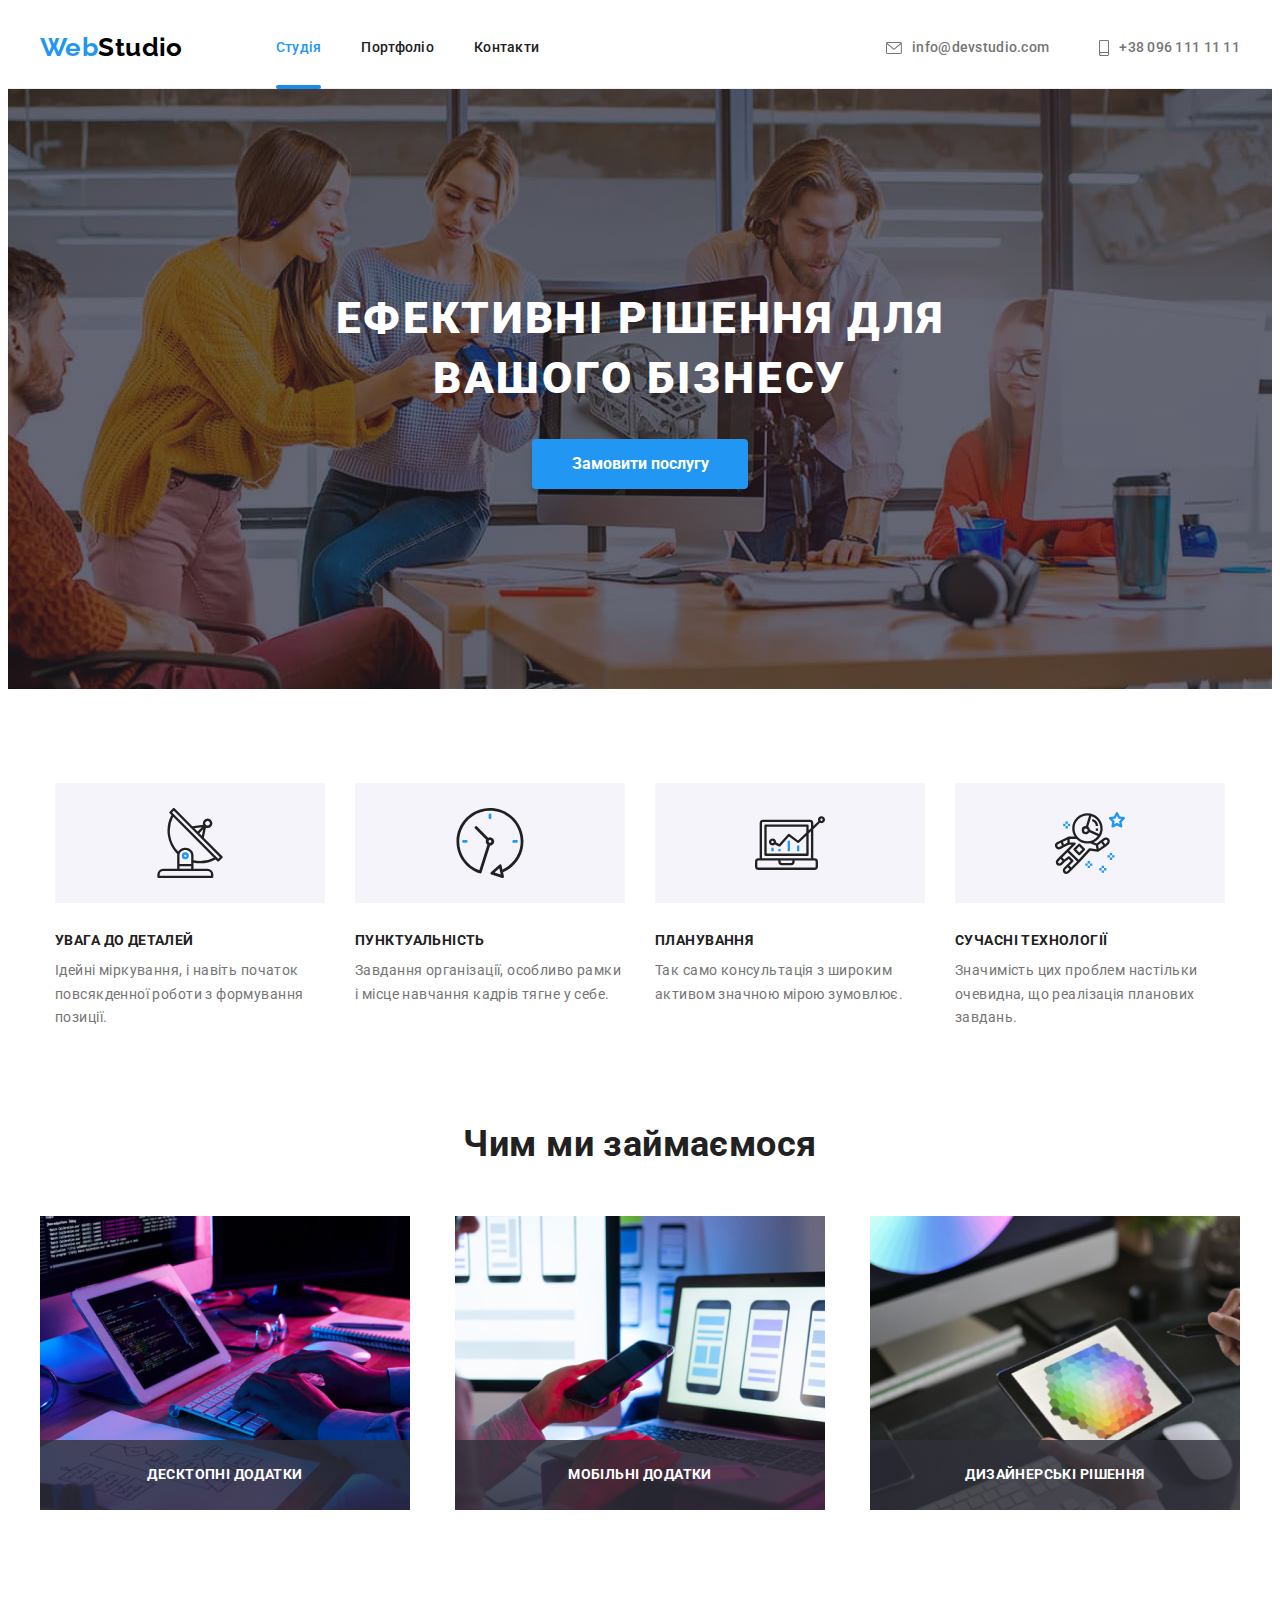
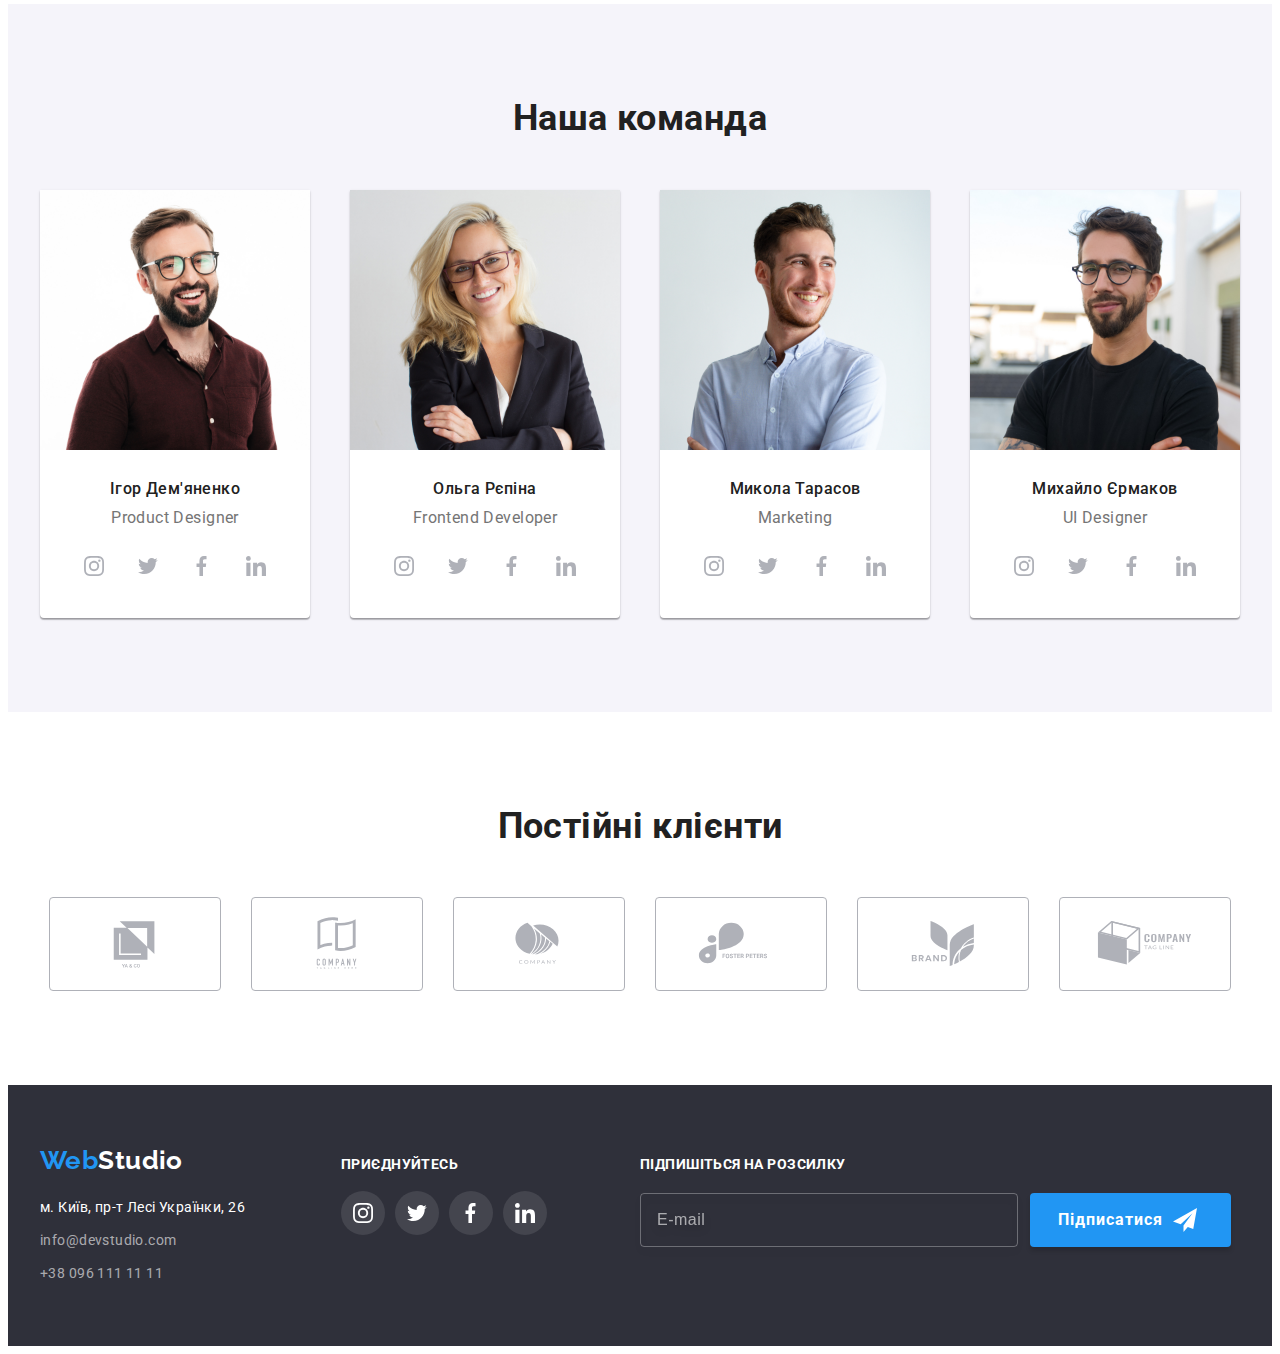
==== commit b121dcf5: "додав змін для футера інпут" ====
--- a/index.html
+++ b/index.html
@@ -31,14 +31,12 @@
 			</nav>
 			<ul class="contacts">
 				<li class="side-nav-contact">
-					<a href="mailto:info@devstudio.com" class="contact active" aria-labeledby="пошта"><svg class="icon-svg"
-							width="16" height="12">
+					<a href="mailto:info@devstudio.com" class="contact active"><svg class="icon-svg" width="16" height="12">
 							<use href="./images/icons.svg#envelope"></use>
 						</svg>info@devstudio.com</a>
 				</li>
 				<li class="side-nav-contact">
-					<a href="tel:+380961111111" class="contact active" aria-labeledby="телефон"><svg class="icon-svg"
-							width="10" height="16">
+					<a href="tel:+380961111111" class="contact active"><svg class="icon-svg" width="10" height="16">
 							<use href="./images/icons.svg#smartphone"></use>
 						</svg>+38 096 111 11 11</a>
 				</li>
@@ -332,7 +330,7 @@
 			<div class="footer-mail">
 				<p class="email-title">Підпишіться на розсилку</p>
 				<form class="email-form">
-					<label>
+					<label class="footer-form-input">
 						<input class="footer-input" type="email" name="footer-email" placeholder="E-mail">
 					</label>
 					<button class="email-btn" type="submit">
@@ -355,21 +353,21 @@
 					<label class="form-fild">
 						<span class="form-label">Ім'я</span>
 						<input class="form-iput" type="text" name="user-name">
-						<svg class="form-icon" width="12" height="12">
+						<svg class="form-icon" width="18" height="18">
 							<use href="./images/icons.svg#form-user"></use>
 						</svg>
 					</label>
 					<label class="form-fild">
 						<span class="form-label">Телефон</span>
 						<input class="form-iput" type="text" name="mobil-tel">
-						<svg class="form-icon" width="13" height="13">
+						<svg class="form-icon" width="18" height="18">
 							<use href="./images/icons.svg#form-phone"></use>
 						</svg>
 					</label>
 					<label class="form-fild">
 						<span class="form-label">Пошта</span>
 						<input class="form-iput" type="text" name="mail-modal">
-						<svg class="form-icon" width="15" height="12">
+						<svg class="form-icon" width="18" height="18">
 							<use href="./images/icons.svg#form-mail"></use>
 						</svg>
 					</label>
@@ -379,7 +377,7 @@
 					</label>
 					<div class="group">
 						<label class="form-agreement">
-							<input class="form-chekbox" type="checkbox" name="agreement-chekbox" visually-hidden name="policies">
+							<input class="form-chekbox" type="checkbox" name="policies">
 							<svg class="form-checkbox-icon" width="16" height="15">
 								<use class="unchecked" href="./images/icons.svg#form-unchecked"></use>
 								<use class="checked" href="./images/icons.svg#form-check"></use>
@@ -397,15 +395,4 @@
 	<script src="./js/modal.js"></script>
 </body>
 
-</html>
-
-
-
-
-<!-- <div class="form-group">
-	<label>
-		<input type="checkbox" name="">
-		<span>Погоджуюся з розсилкою та приймаю <a href="">Умови договору</a></span>
-	</label>
-	<button class="form-btn" type="submit">Відправити</button>
-</div> -->+</html>--- a/css/styles.css
+++ b/css/styles.css
@@ -669,11 +669,13 @@
 
 	outline: transparent;
 	border: 1px solid rgba(255, 255, 255, 0.3);
-	filter: drop-shadow(0px 4px 4px rgba(0, 0, 0, 0.15));
 	border-radius: 4px;
 	background-color: transparent;
 	color: var(--white-color);
 	transition: var(--transition-ms-cubic);
+}
+.footer-form-input {
+	filter: drop-shadow(0px 4px 4px rgba(0, 0, 0, 0.15));
 }
 
 .footer-input:focus,
@@ -1035,6 +1037,12 @@
 
 	background-color: transparent;
 	cursor: pointer;
+	transition: fill var(--transition-ms-cubic);
+}
+
+.close-btn:hover,
+.close-btn:focus {
+	fill: var(--accent-color);
 }
 
 .modal-title {
@@ -1045,13 +1053,13 @@
 	letter-spacing: 0.03em;
 	color: var(--title-text-color);
 
-	margin-top: 40px;
-	margin-bottom: 12px;
+	padding-top: 40px;
+	padding-bottom: 12px;
 }
 
 .form-label {
 	display: block;
-	margin-bottom: 4px;
+	padding-bottom: 4px;
 	font-family: inherit;
 	font-weight: 400;
 	font-size: 12px;
@@ -1063,26 +1071,28 @@
 
 .form-icon {
 	position: absolute;
-	left: 15px;
-	bottom: 16px;
+	left: 12px;
+	bottom: 11px;
 	transition: fill var(--transition-ms-cubic);
 
 }
 
 .madal-form {
 	display: flex;
+	/* padding-bottom: 10px; */
+	padding-left: 41px;
+	padding-right: 39px;
 
 }
 
 .form-group {
 	width: 448px;
 	align-items: center;
-	margin: auto;
 
 }
 
 .form-iput {
-	padding-left: 42px;
+	padding: 12px 42px;
 	width: 448px;
 	height: 40px;
 
@@ -1117,6 +1127,7 @@
 
 	margin-bottom: 10px;
 }
+
 
 .fild {
 	margin-bottom: 20px;
@@ -1141,6 +1152,7 @@
 	transition: border-color var(--transition-ms-cubic);
 }
 
+
 .form-massage::placeholder {
 	font-weight: 400;
 	font-size: 12px;
@@ -1154,7 +1166,6 @@
 	display: block;
 	margin: 0 auto;
 	padding: 10px 52px;
-	/* margin-top: 30px; */
 
 	font-family: inherit;
 	font-weight: 700;
@@ -1183,7 +1194,18 @@
 
 
 .form-chekbox {
-	appearance: none;
+	/* appearance: none; */
+	position: absolute;
+	width: 1px;
+	height: 1px;
+	margin: -1px;
+	border: 0;
+	padding: 0;
+
+	white-space: nowrap;
+	clip-path: inset(100%);
+	clip: rect(0 0 0 0);
+	overflow: hidden;
 }
 
 
@@ -1212,11 +1234,11 @@
 	justify-content: center;
 	align-items: center;
 
-	margin-bottom: 30px;
+	padding-bottom: 30px;
 }
 
 .form-agreement-text {
-	/* margin-bottom: 30px; */
+
 	user-select: none;
 
 	font-weight: 400;
@@ -1229,5 +1251,6 @@
 }
 
 .form-agreement-link {
+	text-decoration: underline;
 	color: var(--accent-color);
 }